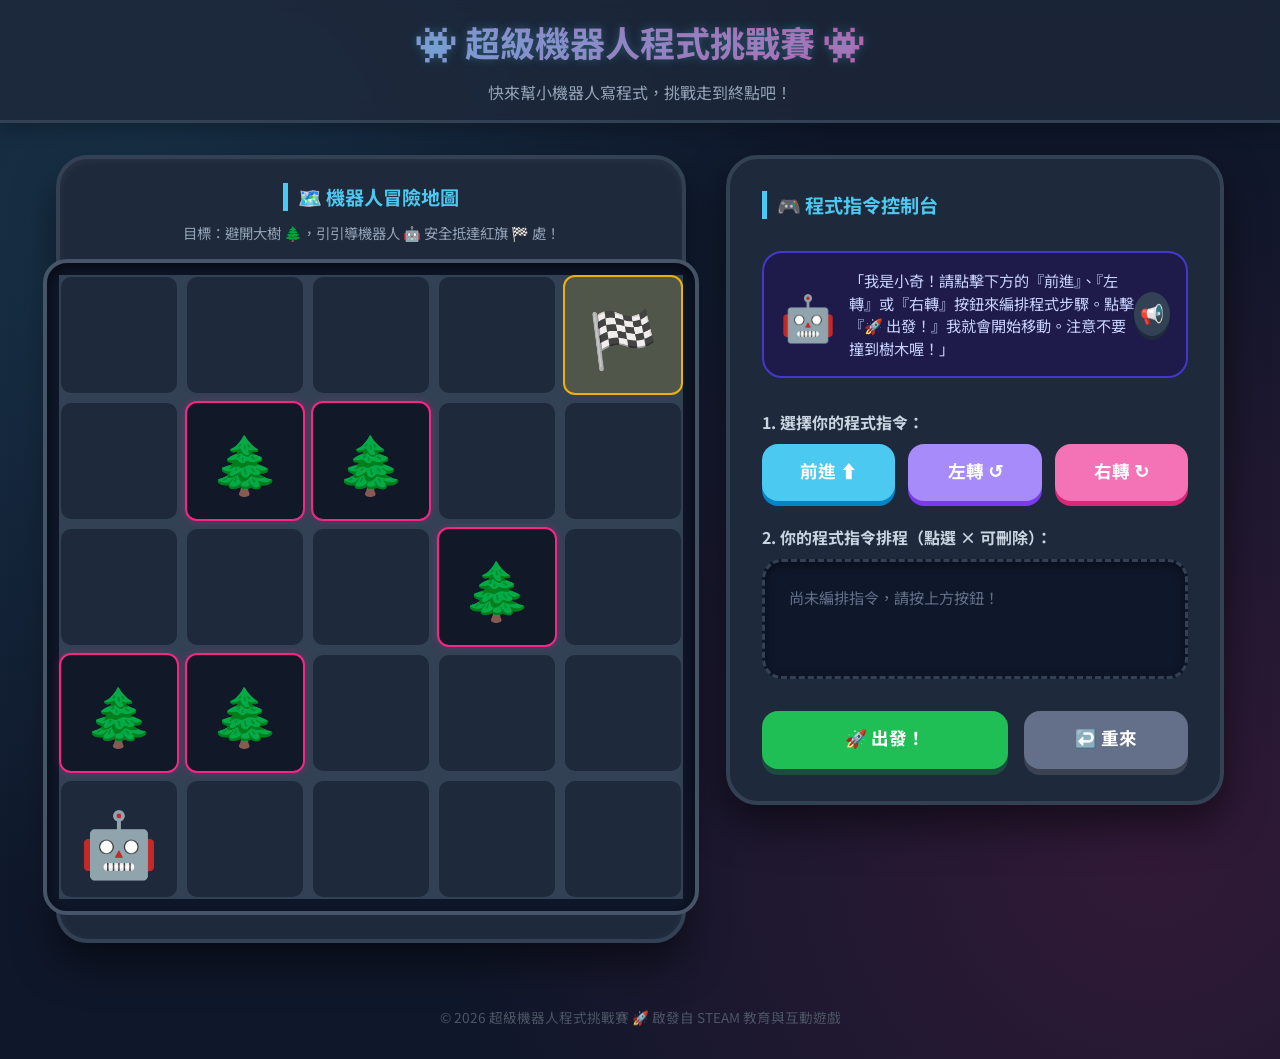
==== 程式語言基礎/index.html @ c1968a1d "Extract standalone robot coding game, 2x grid size and epic sounds" ====
<!DOCTYPE html>
<html lang="zh-Hant">
<head>
  <meta charset="UTF-8">
  <meta name="viewport" content="width=device-width, initial-scale=1.0">
  <title>👾 超級機器人程式挑戰賽 👾</title>
  <link rel="preconnect" href="https://fonts.googleapis.com">
  <link rel="preconnect" href="https://fonts.gstatic.com" crossorigin>
  <link href="https://fonts.googleapis.com/css2?family=Baloo+2:wght@500;700;800&family=Noto+Sans+TC:wght@400;500;700;900&display=swap" rel="stylesheet">
  <link rel="stylesheet" href="style.css">
</head>
<body>

  <header>
    <h1>👾 超級機器人程式挑戰賽 👾</h1>
    <p>快來幫小機器人寫程式，挑戰走到終點吧！</p>
  </header>

  <div class="game-container">
    
    <!-- 左側：巨型 120px 地圖板塊 -->
    <div class="map-panel">
      <div class="section-title">🗺️ 機器人冒險地圖</div>
      <p style="margin: 0.2rem 0 1rem 0; color: #94a3b8; font-size: 0.9rem;">
        目標：避開大樹 🌲，引引導機器人 🤖 安全抵達紅旗 🏁 處！
      </p>
      
      <div class="game-map-wrapper">
        <div class="game-map" id="robot-grid">
          <!-- 這裡會動態載入 5x5 的 120px 宮格 -->
        </div>
      </div>
    </div>

    <!-- 右側：程式控制面板 -->
    <div class="control-panel">
      <div class="section-title">🎮 程式指令控制台</div>
      
      <!-- 小奇語音說明 -->
      <div class="mascot-bubble">
        <span class="mascot-icon">🤖</span>
        <div class="mascot-text" id="rules-text">
          「我是小奇！請點擊下方的『前進』、『左轉』或『右轉』按鈕來編排程式步驟。點擊『🚀 出發！』我就會開始移動。注意不要撞到樹木喔！」
        </div>
        <button class="speech-btn" style="margin-left: auto;" onclick="SpeechReader.speak(document.getElementById('rules-text').innerText, this)">📢</button>
      </div>

      <div>
        <strong style="display: block; margin-bottom: 0.6rem; color: #cbd5e1;">1. 選擇你的程式指令：</strong>
        <div class="command-buttons">
          <button class="btn btn-command-forward" onclick="RobotGame.addCommand('forward')">前進 ⬆️</button>
          <button class="btn btn-command-left" onclick="RobotGame.addCommand('left')">左轉 ↺</button>
          <button class="btn btn-command-right" onclick="RobotGame.addCommand('right')">右轉 ↻</button>
        </div>
      </div>

      <div>
        <strong style="display: block; margin-bottom: 0.6rem; color: #cbd5e1;">2. 你的程式指令排程（點選 × 可刪除）：</strong>
        <div class="command-list" id="robot-cmd-list">
          <!-- 指令將動態載入至此 -->
        </div>
      </div>

      <div class="game-actions">
        <button class="btn btn-run" onclick="RobotGame.runProgram()">🚀 出發！</button>
        <button class="btn btn-reset" onclick="RobotGame.resetGame()">↩️ 重來</button>
      </div>
    </div>

  </div>

  <footer>
    © 2026 超級機器人程式挑戰賽 🚀 啟發自 STEAM 教育與互動遊戲
  </footer>

  <script src="app.js"></script>
</body>
</html>
---- 程式語言基礎/style.css ----
/* 👾 超級機器人程式挑戰賽 - 專用樣式表 👾 */
:root {
  --primary: #4cc9f0;
  --secondary: #7209b7;
  --accent-pink: #f72585;
  --accent-orange: #f8961e;
  --accent-green: #20bf55;
  --bg-dark: #0f172a;
  --panel-bg: #1e293b;
  --text-light: #f8fafc;
  --font-title: 'Baloo 2', 'Noto Sans TC', sans-serif;
  --font-body: 'Noto Sans TC', sans-serif;
}

* {
  box-sizing: border-box;
}

body {
  margin: 0;
  padding: 0;
  background-color: var(--bg-dark);
  background-image: 
    radial-gradient(circle at 10% 20%, rgba(76, 201, 240, 0.15) 0%, transparent 50%),
    radial-gradient(circle at 90% 80%, rgba(247, 37, 133, 0.15) 0%, transparent 50%);
  color: var(--text-light);
  font-family: var(--font-body);
  display: flex;
  flex-direction: column;
  min-height: 100vh;
  overflow-x: hidden;
}

/* 頂部導航 */
header {
  background: rgba(30, 41, 59, 0.8);
  backdrop-filter: blur(10px);
  border-bottom: 3px solid #334155;
  color: white;
  padding: 1rem 2rem;
  text-align: center;
  box-shadow: 0 4px 20px rgba(0, 0, 0, 0.3);
}

header h1 {
  font-family: var(--font-title);
  font-size: 2.2rem;
  margin: 0;
  background: linear-gradient(45deg, var(--primary), var(--accent-pink));
  -webkit-background-clip: text;
  -webkit-text-fill-color: transparent;
  text-shadow: 0 0 10px rgba(76, 201, 240, 0.3);
}

header p {
  font-size: 1rem;
  margin: 0.3rem 0 0 0;
  color: #94a3b8;
}

/* 遊戲主容器 */
.game-container {
  max-width: 1200px;
  margin: auto;
  padding: 2rem 1rem;
  display: grid;
  grid-template-columns: 630px 1fr;
  gap: 2.5rem;
  align-items: start;
}

@media (max-width: 1024px) {
  .game-container {
    grid-template-columns: 1fr;
    justify-items: center;
  }
}

/* 左側：地圖區域 */
.map-panel {
  background: var(--panel-bg);
  border-radius: 32px;
  padding: 1.5rem;
  border: 4px solid #334155;
  box-shadow: 0 20px 40px rgba(0, 0, 0, 0.5), inset 0 2px 10px rgba(255, 255, 255, 0.05);
  display: flex;
  flex-direction: column;
  align-items: center;
}

.game-map-wrapper {
  background: #0f172a;
  padding: 12px;
  border-radius: 24px;
  border: 4px solid #475569;
  box-shadow: inset 0 5px 15px rgba(0, 0, 0, 0.6);
}

/* 5x5 地圖，宮格放大兩倍：120px */
.game-map {
  display: grid;
  grid-template-columns: repeat(5, 120px);
  grid-template-rows: repeat(5, 120px);
  gap: 6px;
  background: #334155;
}

.map-cell {
  background: #1e293b;
  border-radius: 12px;
  display: flex;
  align-items: center;
  justify-content: center;
  font-size: 3.5rem; /* 物件尺寸同步放大 */
  position: relative;
  border: 2px solid #334155;
  transition: all 0.3s;
}

.map-cell.obstacle {
  background: #111827;
  border-color: #f72585;
  box-shadow: 0 0 10px rgba(247, 37, 133, 0.2);
}

.map-cell.target {
  background: rgba(250, 204, 21, 0.15);
  border-color: #eab308;
  animation: pulse-glow 1.5s infinite alternate;
}

@keyframes pulse-glow {
  0% { box-shadow: 0 0 5px rgba(234, 179, 8, 0.2); }
  100% { box-shadow: 0 0 20px rgba(234, 179, 8, 0.6); }
}

.robot-sprite {
  font-size: 4rem; /* 機器人放大 */
  transition: all 0.3s cubic-bezier(0.175, 0.885, 0.32, 1.275);
  z-index: 10;
  display: inline-block;
}

.robot-sprite.face-up { transform: rotate(0deg); }
.robot-sprite.face-right { transform: rotate(90deg); }
.robot-sprite.face-down { transform: rotate(180deg); }
.robot-sprite.face-left { transform: rotate(270deg); }

/* 右側：指令控制區域 */
.control-panel {
  background: var(--panel-bg);
  border-radius: 32px;
  padding: 2rem;
  border: 4px solid #334155;
  box-shadow: 0 20px 40px rgba(0, 0, 0, 0.5);
  display: flex;
  flex-direction: column;
  gap: 1.5rem;
  width: 100%;
}

.section-title {
  font-size: 1.2rem;
  font-weight: bold;
  color: var(--primary);
  margin-bottom: 0.5rem;
  border-left: 5px solid var(--primary);
  padding-left: 0.6rem;
}

/* 引導說明泡泡 */
.mascot-bubble {
  display: flex;
  align-items: center;
  background: #1e1b4b;
  border-radius: 20px;
  padding: 1rem;
  border: 2px solid #4338ca;
  margin-bottom: 0.5rem;
}

.mascot-icon {
  font-size: 2.8rem;
  margin-right: 0.8rem;
  animation: float 2s ease-in-out infinite;
}

@keyframes float {
  0%, 100% { transform: translateY(0); }
  50% { transform: translateY(-8px); }
}

.mascot-text {
  font-size: 0.95rem;
  color: #c7d2fe;
  line-height: 1.5;
}

/* 喇叭按鈕 */
.speech-btn {
  background: #334155;
  border: none;
  border-radius: 50%;
  width: 44px;
  height: 44px;
  font-size: 1.2rem;
  cursor: pointer;
  display: inline-flex;
  align-items: center;
  justify-content: center;
  transition: all 0.2s;
  box-shadow: 0 4px 0 #1e293b;
  color: #fff;
}

.speech-btn:hover {
  background: var(--primary);
  transform: translateY(-2px);
  box-shadow: 0 6px 0 #0284c7;
}

.speech-btn:active {
  transform: translateY(2px);
  box-shadow: 0 0px 0 #1e293b;
}

.speech-btn.playing {
  animation: pulse-audio 1s infinite alternate;
  background: var(--accent-pink);
  box-shadow: 0 4px 0 #be185d;
}

@keyframes pulse-audio {
  0% { transform: scale(1); }
  100% { transform: scale(1.1); }
}

/* 按鈕群組 */
.command-buttons {
  display: grid;
  grid-template-columns: repeat(3, 1fr);
  gap: 0.8rem;
}

.btn {
  border: none;
  border-radius: 16px;
  padding: 0.9rem 1.2rem;
  font-weight: bold;
  font-size: 1.1rem;
  cursor: pointer;
  transition: all 0.2s;
  font-family: var(--font-title);
  display: inline-flex;
  align-items: center;
  justify-content: center;
  gap: 0.4rem;
  color: white;
}

.btn-command-forward {
  background: var(--primary);
  box-shadow: 0 5px 0 #0284c7;
}
.btn-command-forward:hover { transform: translateY(-2px); box-shadow: 0 7px 0 #0284c7; }
.btn-command-forward:active { transform: translateY(2px); box-shadow: 0 0px 0 #0284c7; }

.btn-command-left {
  background: #a78bfa;
  box-shadow: 0 5px 0 #7c3aed;
}
.btn-command-left:hover { transform: translateY(-2px); box-shadow: 0 7px 0 #7c3aed; }
.btn-command-left:active { transform: translateY(2px); box-shadow: 0 0px 0 #7c3aed; }

.btn-command-right {
  background: #f472b6;
  box-shadow: 0 5px 0 #db2777;
}
.btn-command-right:hover { transform: translateY(-2px); box-shadow: 0 7px 0 #db2777; }
.btn-command-right:active { transform: translateY(2px); box-shadow: 0 0px 0 #db2777; }

/* 動作佇列排程區 */
.command-list {
  background: #0f172a;
  border: 3px dashed #334155;
  border-radius: 20px;
  padding: 1rem;
  min-height: 120px;
  max-height: 160px;
  overflow-y: auto;
  display: flex;
  flex-wrap: wrap;
  gap: 0.6rem;
  align-content: flex-start;
  box-shadow: inset 0 3px 10px rgba(0, 0, 0, 0.4);
}

.command-badge {
  background: linear-gradient(135deg, var(--secondary), #4f46e5);
  color: white;
  padding: 0.5rem 1rem;
  border-radius: 12px;
  font-size: 0.95rem;
  font-weight: bold;
  display: inline-flex;
  align-items: center;
  gap: 0.4rem;
  border: 2px solid #6366f1;
  box-shadow: 0 4px 6px rgba(0,0,0,0.2);
  animation: pop-in 0.2s cubic-bezier(0.175, 0.885, 0.32, 1.275);
}

@keyframes pop-in {
  from { transform: scale(0.7); opacity: 0; }
  to { transform: scale(1); opacity: 1; }
}

.command-badge button {
  background: none;
  border: none;
  color: #fda4af;
  cursor: pointer;
  font-weight: bold;
  padding: 0;
  font-size: 1.1rem;
}

.command-badge button:hover {
  color: var(--accent-pink);
}

/* 操作動作 */
.game-actions {
  display: grid;
  grid-template-columns: 1.5fr 1fr;
  gap: 1rem;
  margin-top: 0.5rem;
}

.btn-run {
  background: var(--accent-green);
  box-shadow: 0 6px 0 #1b4d3e;
}
.btn-run:hover { transform: translateY(-2px); box-shadow: 0 8px 0 #1b4d3e; }
.btn-run:active { transform: translateY(2px); box-shadow: 0 0px 0 #1b4d3e; }

.btn-reset {
  background: #647089;
  box-shadow: 0 6px 0 #3b4252;
}
.btn-reset:hover { transform: translateY(-2px); box-shadow: 0 8px 0 #3b4252; }
.btn-reset:active { transform: translateY(2px); box-shadow: 0 0px 0 #3b4252; }

footer {
  text-align: center;
  color: #4b5563;
  padding: 2rem 0;
  font-size: 0.85rem;
  margin-top: auto;
}
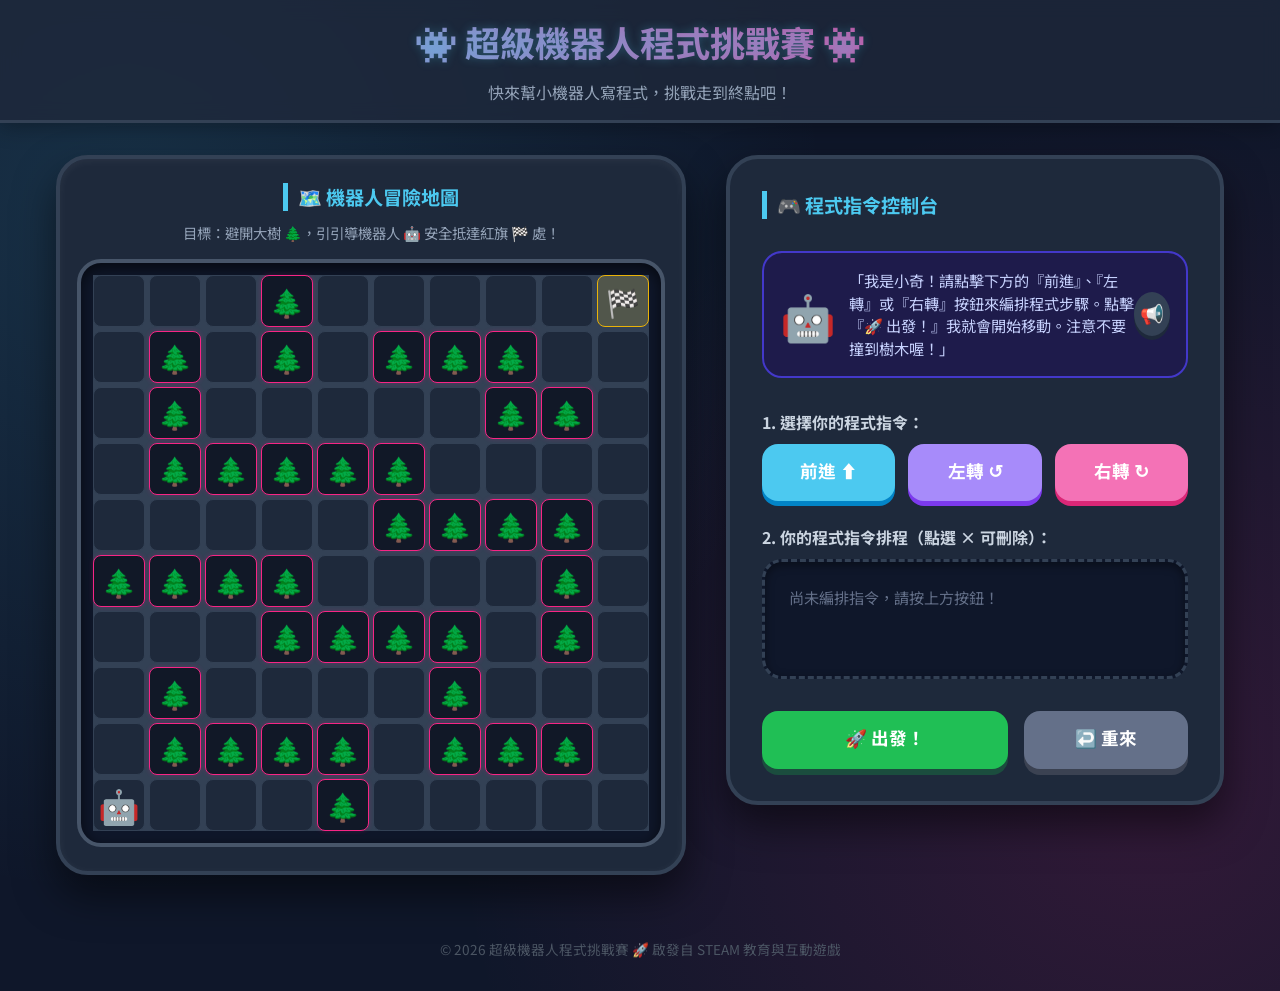
==== commit 854d53f8: "Update grid size to 10x10 and adapt styles and emojis" ====
--- a/程式語言基礎/index.html
+++ b/程式語言基礎/index.html
@@ -27,7 +27,7 @@
       
       <div class="game-map-wrapper">
         <div class="game-map" id="robot-grid">
-          <!-- 這裡會動態載入 5x5 的 120px 宮格 -->
+          <!-- 這裡會動態載入 10x10 的 52px 宮格 -->
         </div>
       </div>
     </div>
--- a/程式語言基礎/style.css
+++ b/程式語言基礎/style.css
@@ -96,31 +96,31 @@
   box-shadow: inset 0 5px 15px rgba(0, 0, 0, 0.6);
 }
 
-/* 5x5 地圖，宮格放大兩倍：120px */
+/* 10x10 地圖，格數多2倍：52px */
 .game-map {
   display: grid;
-  grid-template-columns: repeat(5, 120px);
-  grid-template-rows: repeat(5, 120px);
-  gap: 6px;
+  grid-template-columns: repeat(10, 52px);
+  grid-template-rows: repeat(10, 52px);
+  gap: 4px;
   background: #334155;
 }
 
 .map-cell {
   background: #1e293b;
-  border-radius: 12px;
+  border-radius: 8px;
   display: flex;
   align-items: center;
   justify-content: center;
-  font-size: 3.5rem; /* 物件尺寸同步放大 */
+  font-size: 1.7rem; /* 物件尺寸適配 */
   position: relative;
-  border: 2px solid #334155;
+  border: 1px solid #334155;
   transition: all 0.3s;
 }
 
 .map-cell.obstacle {
   background: #111827;
   border-color: #f72585;
-  box-shadow: 0 0 10px rgba(247, 37, 133, 0.2);
+  box-shadow: 0 0 5px rgba(247, 37, 133, 0.2);
 }
 
 .map-cell.target {
@@ -130,12 +130,12 @@
 }
 
 @keyframes pulse-glow {
-  0% { box-shadow: 0 0 5px rgba(234, 179, 8, 0.2); }
-  100% { box-shadow: 0 0 20px rgba(234, 179, 8, 0.6); }
+  0% { box-shadow: 0 0 3px rgba(234, 179, 8, 0.2); }
+  100% { box-shadow: 0 0 12px rgba(234, 179, 8, 0.6); }
 }
 
 .robot-sprite {
-  font-size: 4rem; /* 機器人放大 */
+  font-size: 2.1rem; /* 機器人尺寸適配 */
   transition: all 0.3s cubic-bezier(0.175, 0.885, 0.32, 1.275);
   z-index: 10;
   display: inline-block;
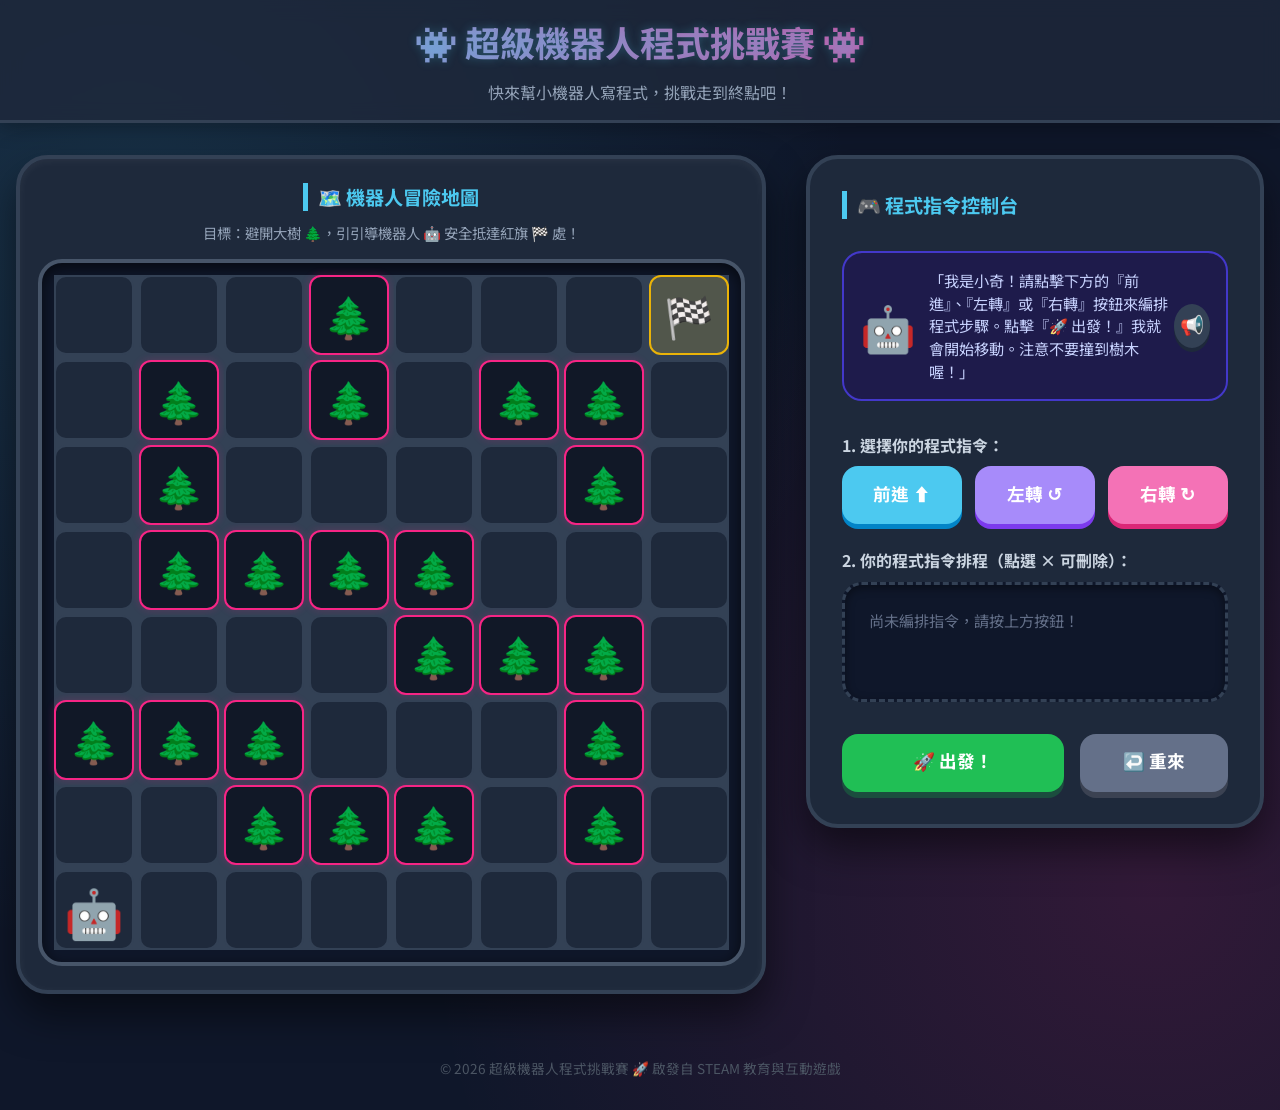
==== commit 0044ba2c: "Update grid to 8x8 with 80px cells optimized for 1080p screens" ====
--- a/程式語言基礎/index.html
+++ b/程式語言基礎/index.html
@@ -27,7 +27,7 @@
       
       <div class="game-map-wrapper">
         <div class="game-map" id="robot-grid">
-          <!-- 這裡會動態載入 10x10 的 52px 宮格 -->
+          <!-- 這裡會動態載入 8x8 的 80px 宮格 -->
         </div>
       </div>
     </div>
--- a/程式語言基礎/style.css
+++ b/程式語言基礎/style.css
@@ -60,11 +60,11 @@
 
 /* 遊戲主容器 */
 .game-container {
-  max-width: 1200px;
+  max-width: 1350px;
   margin: auto;
   padding: 2rem 1rem;
   display: grid;
-  grid-template-columns: 630px 1fr;
+  grid-template-columns: 750px 1fr;
   gap: 2.5rem;
   align-items: start;
 }
@@ -96,31 +96,31 @@
   box-shadow: inset 0 5px 15px rgba(0, 0, 0, 0.6);
 }
 
-/* 10x10 地圖，格數多2倍：52px */
+/* 8x8 地圖，格數適配 1080p：80px */
 .game-map {
   display: grid;
-  grid-template-columns: repeat(10, 52px);
-  grid-template-rows: repeat(10, 52px);
-  gap: 4px;
+  grid-template-columns: repeat(8, 80px);
+  grid-template-rows: repeat(8, 80px);
+  gap: 5px;
   background: #334155;
 }
 
 .map-cell {
   background: #1e293b;
-  border-radius: 8px;
+  border-radius: 12px;
   display: flex;
   align-items: center;
   justify-content: center;
-  font-size: 1.7rem; /* 物件尺寸適配 */
+  font-size: 2.5rem; /* 物件尺寸適配 80px */
   position: relative;
-  border: 1px solid #334155;
+  border: 2px solid #334155;
   transition: all 0.3s;
 }
 
 .map-cell.obstacle {
   background: #111827;
   border-color: #f72585;
-  box-shadow: 0 0 5px rgba(247, 37, 133, 0.2);
+  box-shadow: 0 0 8px rgba(247, 37, 133, 0.2);
 }
 
 .map-cell.target {
@@ -130,12 +130,12 @@
 }
 
 @keyframes pulse-glow {
-  0% { box-shadow: 0 0 3px rgba(234, 179, 8, 0.2); }
-  100% { box-shadow: 0 0 12px rgba(234, 179, 8, 0.6); }
+  0% { box-shadow: 0 0 5px rgba(234, 179, 8, 0.2); }
+  100% { box-shadow: 0 0 16px rgba(234, 179, 8, 0.6); }
 }
 
 .robot-sprite {
-  font-size: 2.1rem; /* 機器人尺寸適配 */
+  font-size: 3rem; /* 機器人尺寸適配 80px */
   transition: all 0.3s cubic-bezier(0.175, 0.885, 0.32, 1.275);
   z-index: 10;
   display: inline-block;
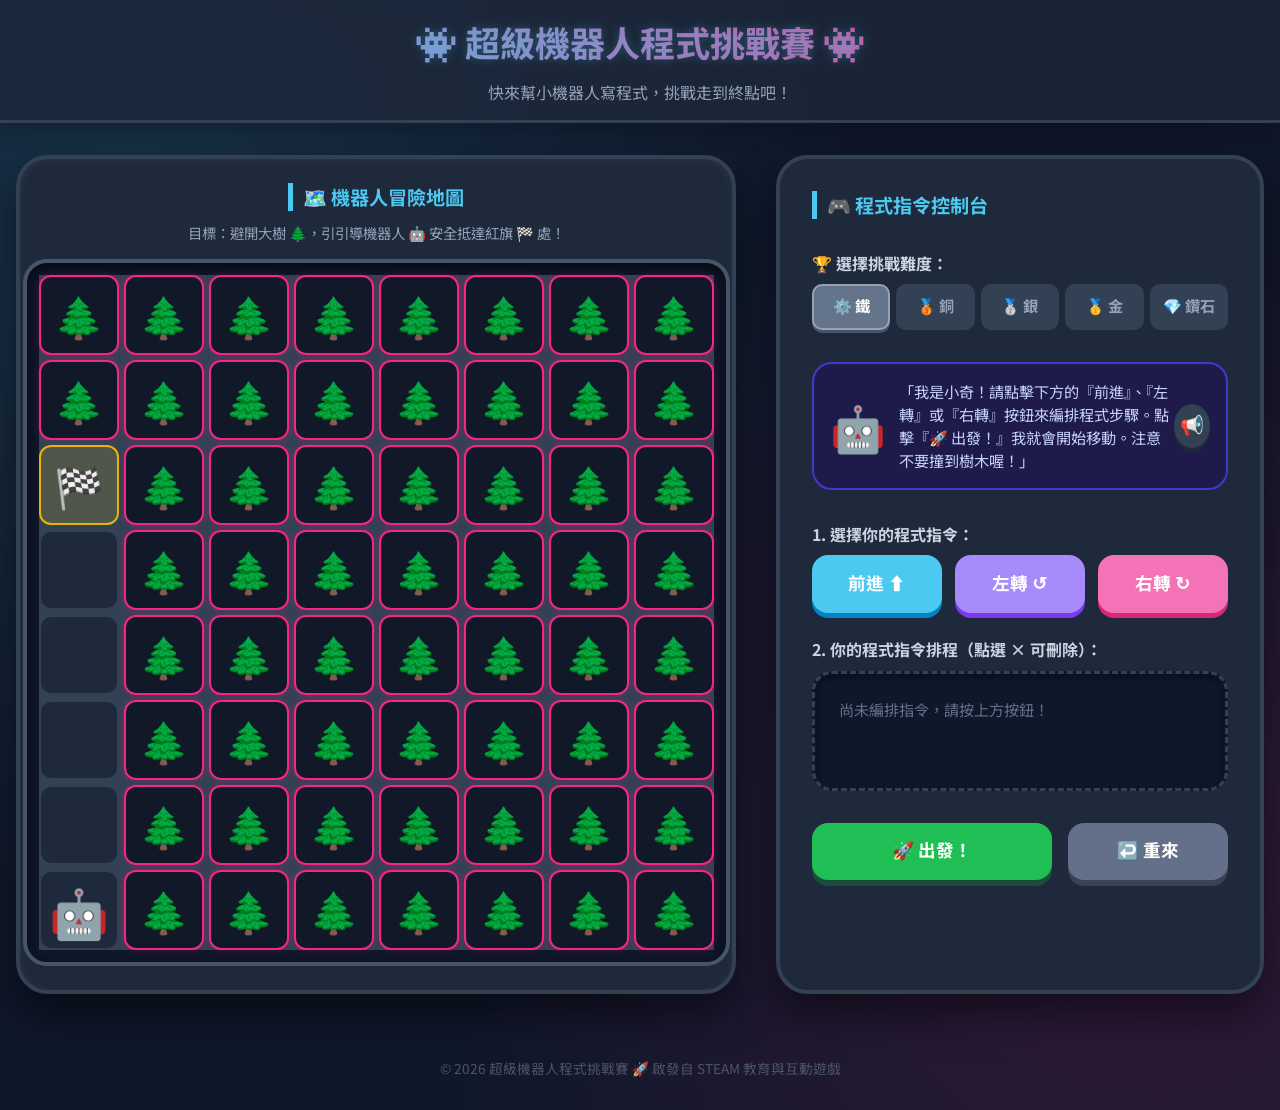
==== commit 0ea994b0: "Add 5 difficulty levels iron, bronze, silver, gold, diamond with selector UI" ====
--- a/程式語言基礎/index.html
+++ b/程式語言基礎/index.html
@@ -35,6 +35,18 @@
     <!-- 右側：程式控制面板 -->
     <div class="control-panel">
       <div class="section-title">🎮 程式指令控制台</div>
+      
+      <!-- 難度選擇區 -->
+      <div>
+        <strong style="display: block; margin-bottom: 0.6rem; color: #cbd5e1;">🏆 選擇挑戰難度：</strong>
+        <div class="difficulty-buttons" style="display: grid; grid-template-columns: repeat(5, 1fr); gap: 0.4rem; margin-bottom: 0.5rem;">
+          <button class="btn btn-diff active" id="diff-iron" onclick="RobotGame.selectLevel('iron')">⚙️ 鐵</button>
+          <button class="btn btn-diff" id="diff-bronze" onclick="RobotGame.selectLevel('bronze')">🥉 銅</button>
+          <button class="btn btn-diff" id="diff-silver" onclick="RobotGame.selectLevel('silver')">🥈 銀</button>
+          <button class="btn btn-diff" id="diff-gold" onclick="RobotGame.selectLevel('gold')">🥇 金</button>
+          <button class="btn btn-diff" id="diff-diamond" onclick="RobotGame.selectLevel('diamond')">💎 鑽石</button>
+        </div>
+      </div>
       
       <!-- 小奇語音說明 -->
       <div class="mascot-bubble">
--- a/程式語言基礎/style.css
+++ b/程式語言基礎/style.css
@@ -60,13 +60,13 @@
 
 /* 遊戲主容器 */
 .game-container {
-  max-width: 1350px;
+  max-width: 1550px;
   margin: auto;
   padding: 2rem 1rem;
   display: grid;
-  grid-template-columns: 750px 1fr;
+  grid-template-columns: 720px 1fr;
   gap: 2.5rem;
-  align-items: start;
+  align-items: stretch;
 }
 
 @media (max-width: 1024px) {
@@ -279,14 +279,36 @@
 .btn-command-right:hover { transform: translateY(-2px); box-shadow: 0 7px 0 #db2777; }
 .btn-command-right:active { transform: translateY(2px); box-shadow: 0 0px 0 #db2777; }
 
-/* 動作佇列排程區 */
+/* 難度選擇按鈕 */
+.btn-diff {
+  background: #334155;
+  color: #94a3b8;
+  font-size: 0.95rem;
+  padding: 0.5rem 0.2rem;
+  border-radius: 10px;
+  box-shadow: 0 3px 0 #1e293b;
+  border: 2px solid transparent;
+}
+
+.btn-diff:hover:not(.active) {
+  background: #475569;
+  color: white;
+}
+
+.btn-diff.active#diff-iron { background: #64748b; color: white; border-color: #94a3b8; box-shadow: 0 3px 0 #475569; }
+.btn-diff.active#diff-bronze { background: #d97706; color: white; border-color: #f59e0b; box-shadow: 0 3px 0 #92400e; }
+.btn-diff.active#diff-silver { background: #94a3b8; color: white; border-color: #cbd5e1; box-shadow: 0 3px 0 #64748b; }
+.btn-diff.active#diff-gold { background: #eab308; color: white; border-color: #fef08a; box-shadow: 0 3px 0 #a16207; }
+.btn-diff.active#diff-diamond { background: var(--primary); color: white; border-color: #93c5fd; box-shadow: 0 3px 0 #0284c7; }
+
 .command-list {
   background: #0f172a;
   border: 3px dashed #334155;
   border-radius: 20px;
   padding: 1rem;
   min-height: 120px;
-  max-height: 160px;
+  max-height: 320px;
+  flex-grow: 1;
   overflow-y: auto;
   display: flex;
   flex-wrap: wrap;
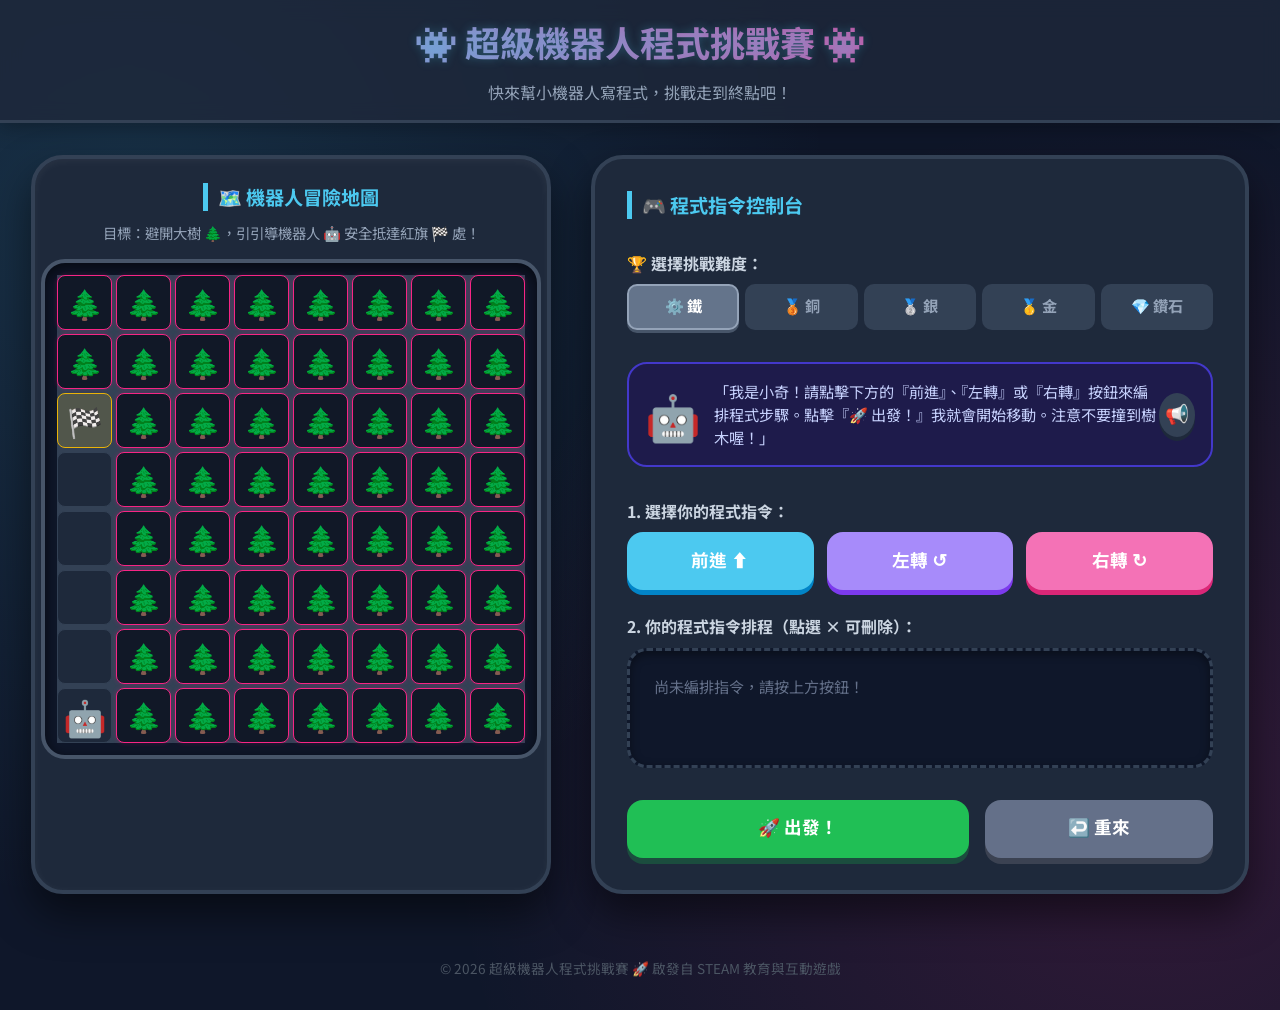
==== commit a4b996ff: "Shrink grid cells to 55px and optimize layout size for smaller viewports" ====
--- a/程式語言基礎/index.html
+++ b/程式語言基礎/index.html
@@ -27,7 +27,7 @@
       
       <div class="game-map-wrapper">
         <div class="game-map" id="robot-grid">
-          <!-- 這裡會動態載入 8x8 的 80px 宮格 -->
+          <!-- 這裡會動態載入 8x8 的 55px 宮格 -->
         </div>
       </div>
     </div>
--- a/程式語言基礎/style.css
+++ b/程式語言基礎/style.css
@@ -60,11 +60,11 @@
 
 /* 遊戲主容器 */
 .game-container {
-  max-width: 1550px;
+  max-width: 1250px;
   margin: auto;
   padding: 2rem 1rem;
   display: grid;
-  grid-template-columns: 720px 1fr;
+  grid-template-columns: 520px 1fr;
   gap: 2.5rem;
   align-items: stretch;
 }
@@ -96,31 +96,31 @@
   box-shadow: inset 0 5px 15px rgba(0, 0, 0, 0.6);
 }
 
-/* 8x8 地圖，格數適配 1080p：80px */
+/* 8x8 地圖，格數適應小螢幕：55px */
 .game-map {
   display: grid;
-  grid-template-columns: repeat(8, 80px);
-  grid-template-rows: repeat(8, 80px);
-  gap: 5px;
+  grid-template-columns: repeat(8, 55px);
+  grid-template-rows: repeat(8, 55px);
+  gap: 4px;
   background: #334155;
 }
 
 .map-cell {
   background: #1e293b;
-  border-radius: 12px;
+  border-radius: 8px;
   display: flex;
   align-items: center;
   justify-content: center;
-  font-size: 2.5rem; /* 物件尺寸適配 80px */
+  font-size: 1.8rem; /* 物件尺寸適配 55px */
   position: relative;
-  border: 2px solid #334155;
+  border: 1px solid #334155;
   transition: all 0.3s;
 }
 
 .map-cell.obstacle {
   background: #111827;
   border-color: #f72585;
-  box-shadow: 0 0 8px rgba(247, 37, 133, 0.2);
+  box-shadow: 0 0 5px rgba(247, 37, 133, 0.2);
 }
 
 .map-cell.target {
@@ -130,12 +130,12 @@
 }
 
 @keyframes pulse-glow {
-  0% { box-shadow: 0 0 5px rgba(234, 179, 8, 0.2); }
-  100% { box-shadow: 0 0 16px rgba(234, 179, 8, 0.6); }
+  0% { box-shadow: 0 0 3px rgba(234, 179, 8, 0.2); }
+  100% { box-shadow: 0 0 12px rgba(234, 179, 8, 0.6); }
 }
 
 .robot-sprite {
-  font-size: 3rem; /* 機器人尺寸適配 80px */
+  font-size: 2.2rem; /* 機器人尺寸適配 55px */
   transition: all 0.3s cubic-bezier(0.175, 0.885, 0.32, 1.275);
   z-index: 10;
   display: inline-block;
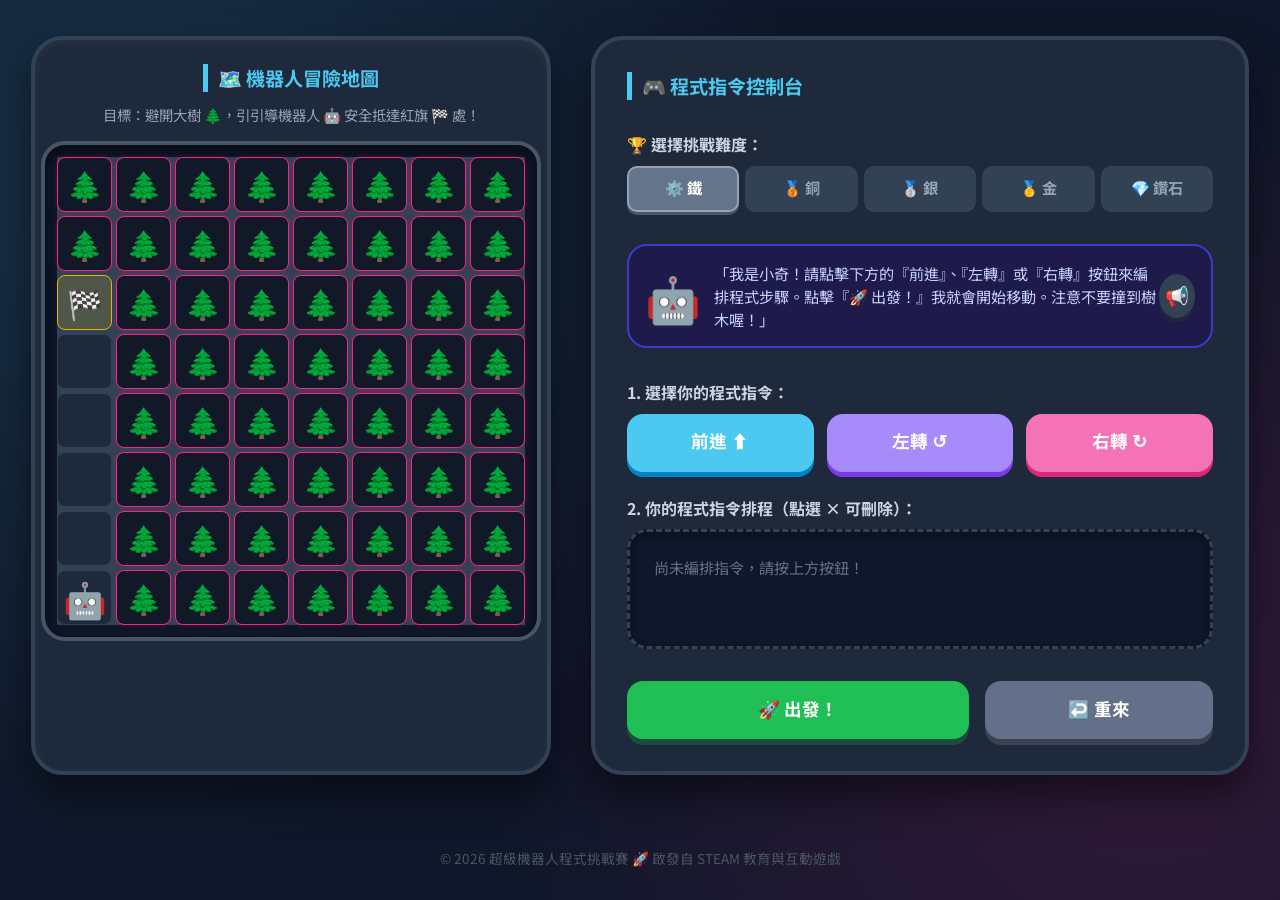
==== commit 1b9cc06b: "Remove header block from index.html to save vertical space" ====
--- a/程式語言基礎/index.html
+++ b/程式語言基礎/index.html
@@ -10,11 +10,6 @@
   <link rel="stylesheet" href="style.css">
 </head>
 <body>
-
-  <header>
-    <h1>👾 超級機器人程式挑戰賽 👾</h1>
-    <p>快來幫小機器人寫程式，挑戰走到終點吧！</p>
-  </header>
 
   <div class="game-container">
     
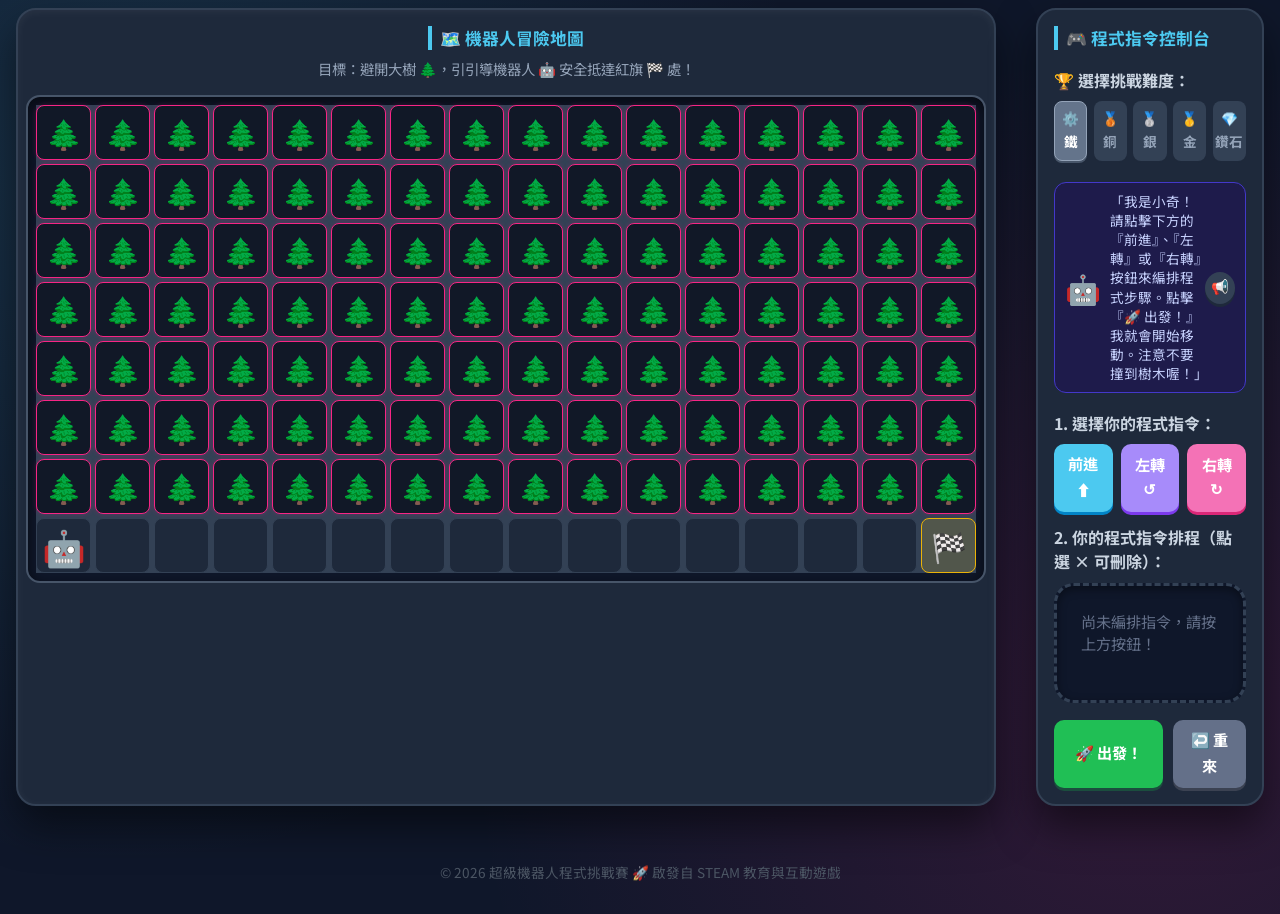
==== commit bd2a701f: "Expand game matrix to 8x16 wide and adapt level maps and styles" ====
--- a/程式語言基礎/index.html
+++ b/程式語言基礎/index.html
@@ -22,7 +22,7 @@
       
       <div class="game-map-wrapper">
         <div class="game-map" id="robot-grid">
-          <!-- 這裡會動態載入 8x8 的 55px 宮格 -->
+          <!-- 這裡會動態載入 8x16 的 55px 宮格 -->
         </div>
       </div>
     </div>
--- a/程式語言基礎/style.css
+++ b/程式語言基礎/style.css
@@ -60,11 +60,11 @@
 
 /* 遊戲主容器 */
 .game-container {
-  max-width: 1250px;
-  margin: auto;
-  padding: 2rem 1rem;
+  max-width: 1550px;
+  margin: 0 auto;
+  padding: 0.5rem 1rem 1.5rem 1rem;
   display: grid;
-  grid-template-columns: 520px 1fr;
+  grid-template-columns: 980px 1fr;
   gap: 2.5rem;
   align-items: stretch;
 }
@@ -79,9 +79,9 @@
 /* 左側：地圖區域 */
 .map-panel {
   background: var(--panel-bg);
-  border-radius: 32px;
-  padding: 1.5rem;
-  border: 4px solid #334155;
+  border-radius: 20px;
+  padding: 1rem;
+  border: 2px solid #334155;
   box-shadow: 0 20px 40px rgba(0, 0, 0, 0.5), inset 0 2px 10px rgba(255, 255, 255, 0.05);
   display: flex;
   flex-direction: column;
@@ -90,16 +90,16 @@
 
 .game-map-wrapper {
   background: #0f172a;
-  padding: 12px;
-  border-radius: 24px;
-  border: 4px solid #475569;
+  padding: 8px;
+  border-radius: 14px;
+  border: 2px solid #475569;
   box-shadow: inset 0 5px 15px rgba(0, 0, 0, 0.6);
 }
 
-/* 8x8 地圖，格數適應小螢幕：55px */
+/* 8x16 地圖，格數適應小螢幕：55px */
 .game-map {
   display: grid;
-  grid-template-columns: repeat(8, 55px);
+  grid-template-columns: repeat(16, 55px);
   grid-template-rows: repeat(8, 55px);
   gap: 4px;
   background: #334155;
@@ -149,23 +149,23 @@
 /* 右側：指令控制區域 */
 .control-panel {
   background: var(--panel-bg);
-  border-radius: 32px;
-  padding: 2rem;
-  border: 4px solid #334155;
+  border-radius: 20px;
+  padding: 1rem;
+  border: 2px solid #334155;
   box-shadow: 0 20px 40px rgba(0, 0, 0, 0.5);
   display: flex;
   flex-direction: column;
-  gap: 1.5rem;
+  gap: 0.8rem;
   width: 100%;
 }
 
 .section-title {
-  font-size: 1.2rem;
+  font-size: 1.05rem;
   font-weight: bold;
   color: var(--primary);
-  margin-bottom: 0.5rem;
-  border-left: 5px solid var(--primary);
-  padding-left: 0.6rem;
+  margin-bottom: 0.3rem;
+  border-left: 4px solid var(--primary);
+  padding-left: 0.5rem;
 }
 
 /* 引導說明泡泡 */
@@ -173,27 +173,27 @@
   display: flex;
   align-items: center;
   background: #1e1b4b;
-  border-radius: 20px;
-  padding: 1rem;
-  border: 2px solid #4338ca;
-  margin-bottom: 0.5rem;
+  border-radius: 12px;
+  padding: 0.6rem;
+  border: 1px solid #4338ca;
+  margin-bottom: 0.3rem;
 }
 
 .mascot-icon {
-  font-size: 2.8rem;
-  margin-right: 0.8rem;
+  font-size: 1.8rem;
+  margin-right: 0.6rem;
   animation: float 2s ease-in-out infinite;
 }
 
 @keyframes float {
   0%, 100% { transform: translateY(0); }
-  50% { transform: translateY(-8px); }
+  50% { transform: translateY(-4px); }
 }
 
 .mascot-text {
-  font-size: 0.95rem;
+  font-size: 0.85rem;
   color: #c7d2fe;
-  line-height: 1.5;
+  line-height: 1.4;
 }
 
 /* 喇叭按鈕 */
@@ -201,53 +201,53 @@
   background: #334155;
   border: none;
   border-radius: 50%;
-  width: 44px;
-  height: 44px;
-  font-size: 1.2rem;
+  width: 32px;
+  height: 32px;
+  font-size: 0.9rem;
   cursor: pointer;
   display: inline-flex;
   align-items: center;
   justify-content: center;
   transition: all 0.2s;
-  box-shadow: 0 4px 0 #1e293b;
+  box-shadow: 0 3px 0 #1e293b;
   color: #fff;
 }
 
 .speech-btn:hover {
   background: var(--primary);
-  transform: translateY(-2px);
-  box-shadow: 0 6px 0 #0284c7;
+  transform: translateY(-1px);
+  box-shadow: 0 4px 0 #0284c7;
 }
 
 .speech-btn:active {
-  transform: translateY(2px);
+  transform: translateY(1px);
   box-shadow: 0 0px 0 #1e293b;
 }
 
 .speech-btn.playing {
   animation: pulse-audio 1s infinite alternate;
   background: var(--accent-pink);
-  box-shadow: 0 4px 0 #be185d;
+  box-shadow: 0 3px 0 #be185d;
 }
 
 @keyframes pulse-audio {
   0% { transform: scale(1); }
-  100% { transform: scale(1.1); }
+  100% { transform: scale(1.05); }
 }
 
 /* 按鈕群組 */
 .command-buttons {
   display: grid;
   grid-template-columns: repeat(3, 1fr);
-  gap: 0.8rem;
+  gap: 0.5rem;
 }
 
 .btn {
   border: none;
-  border-radius: 16px;
-  padding: 0.9rem 1.2rem;
+  border-radius: 10px;
+  padding: 0.5rem 0.8rem;
   font-weight: bold;
-  font-size: 1.1rem;
+  font-size: 0.95rem;
   cursor: pointer;
   transition: all 0.2s;
   font-family: var(--font-title);
@@ -260,34 +260,34 @@
 
 .btn-command-forward {
   background: var(--primary);
-  box-shadow: 0 5px 0 #0284c7;
-}
-.btn-command-forward:hover { transform: translateY(-2px); box-shadow: 0 7px 0 #0284c7; }
-.btn-command-forward:active { transform: translateY(2px); box-shadow: 0 0px 0 #0284c7; }
+  box-shadow: 0 3px 0 #0284c7;
+}
+.btn-command-forward:hover { transform: translateY(-1px); box-shadow: 0 4px 0 #0284c7; }
+.btn-command-forward:active { transform: translateY(1px); box-shadow: 0 0px 0 #0284c7; }
 
 .btn-command-left {
   background: #a78bfa;
-  box-shadow: 0 5px 0 #7c3aed;
-}
-.btn-command-left:hover { transform: translateY(-2px); box-shadow: 0 7px 0 #7c3aed; }
-.btn-command-left:active { transform: translateY(2px); box-shadow: 0 0px 0 #7c3aed; }
+  box-shadow: 0 3px 0 #7c3aed;
+}
+.btn-command-left:hover { transform: translateY(-1px); box-shadow: 0 4px 0 #7c3aed; }
+.btn-command-left:active { transform: translateY(1px); box-shadow: 0 0px 0 #7c3aed; }
 
 .btn-command-right {
   background: #f472b6;
-  box-shadow: 0 5px 0 #db2777;
-}
-.btn-command-right:hover { transform: translateY(-2px); box-shadow: 0 7px 0 #db2777; }
-.btn-command-right:active { transform: translateY(2px); box-shadow: 0 0px 0 #db2777; }
+  box-shadow: 0 3px 0 #db2777;
+}
+.btn-command-right:hover { transform: translateY(-1px); box-shadow: 0 4px 0 #db2777; }
+.btn-command-right:active { transform: translateY(1px); box-shadow: 0 0px 0 #db2777; }
 
 /* 難度選擇按鈕 */
 .btn-diff {
   background: #334155;
   color: #94a3b8;
-  font-size: 0.95rem;
-  padding: 0.5rem 0.2rem;
-  border-radius: 10px;
-  box-shadow: 0 3px 0 #1e293b;
-  border: 2px solid transparent;
+  font-size: 0.85rem;
+  padding: 0.4rem 0.1rem;
+  border-radius: 8px;
+  box-shadow: 0 2px 0 #1e293b;
+  border: 1px solid transparent;
 }
 
 .btn-diff:hover:not(.active) {
@@ -295,11 +295,11 @@
   color: white;
 }
 
-.btn-diff.active#diff-iron { background: #64748b; color: white; border-color: #94a3b8; box-shadow: 0 3px 0 #475569; }
-.btn-diff.active#diff-bronze { background: #d97706; color: white; border-color: #f59e0b; box-shadow: 0 3px 0 #92400e; }
-.btn-diff.active#diff-silver { background: #94a3b8; color: white; border-color: #cbd5e1; box-shadow: 0 3px 0 #64748b; }
-.btn-diff.active#diff-gold { background: #eab308; color: white; border-color: #fef08a; box-shadow: 0 3px 0 #a16207; }
-.btn-diff.active#diff-diamond { background: var(--primary); color: white; border-color: #93c5fd; box-shadow: 0 3px 0 #0284c7; }
+.btn-diff.active#diff-iron { background: #64748b; color: white; border-color: #94a3b8; box-shadow: 0 2px 0 #475569; }
+.btn-diff.active#diff-bronze { background: #d97706; color: white; border-color: #f59e0b; box-shadow: 0 2px 0 #92400e; }
+.btn-diff.active#diff-silver { background: #94a3b8; color: white; border-color: #cbd5e1; box-shadow: 0 2px 0 #64748b; }
+.btn-diff.active#diff-gold { background: #eab308; color: white; border-color: #fef08a; box-shadow: 0 2px 0 #a16207; }
+.btn-diff.active#diff-diamond { background: var(--primary); color: white; border-color: #93c5fd; box-shadow: 0 2px 0 #0284c7; }
 
 .command-list {
   background: #0f172a;
@@ -320,15 +320,15 @@
 .command-badge {
   background: linear-gradient(135deg, var(--secondary), #4f46e5);
   color: white;
-  padding: 0.5rem 1rem;
-  border-radius: 12px;
-  font-size: 0.95rem;
+  padding: 0.35rem 0.65rem;
+  border-radius: 8px;
+  font-size: 0.85rem;
   font-weight: bold;
   display: inline-flex;
   align-items: center;
-  gap: 0.4rem;
-  border: 2px solid #6366f1;
-  box-shadow: 0 4px 6px rgba(0,0,0,0.2);
+  gap: 0.3rem;
+  border: 1px solid #6366f1;
+  box-shadow: 0 3px 4px rgba(0,0,0,0.2);
   animation: pop-in 0.2s cubic-bezier(0.175, 0.885, 0.32, 1.275);
 }
 
@@ -355,23 +355,23 @@
 .game-actions {
   display: grid;
   grid-template-columns: 1.5fr 1fr;
-  gap: 1rem;
-  margin-top: 0.5rem;
+  gap: 0.6rem;
+  margin-top: 0.3rem;
 }
 
 .btn-run {
   background: var(--accent-green);
-  box-shadow: 0 6px 0 #1b4d3e;
-}
-.btn-run:hover { transform: translateY(-2px); box-shadow: 0 8px 0 #1b4d3e; }
-.btn-run:active { transform: translateY(2px); box-shadow: 0 0px 0 #1b4d3e; }
+  box-shadow: 0 3px 0 #1b4d3e;
+}
+.btn-run:hover { transform: translateY(-1px); box-shadow: 0 4px 0 #1b4d3e; }
+.btn-run:active { transform: translateY(1px); box-shadow: 0 0px 0 #1b4d3e; }
 
 .btn-reset {
   background: #647089;
-  box-shadow: 0 6px 0 #3b4252;
-}
-.btn-reset:hover { transform: translateY(-2px); box-shadow: 0 8px 0 #3b4252; }
-.btn-reset:active { transform: translateY(2px); box-shadow: 0 0px 0 #3b4252; }
+  box-shadow: 0 3px 0 #3b4252;
+}
+.btn-reset:hover { transform: translateY(-1px); box-shadow: 0 4px 0 #3b4252; }
+.btn-reset:active { transform: translateY(1px); box-shadow: 0 0px 0 #3b4252; }
 
 footer {
   text-align: center;
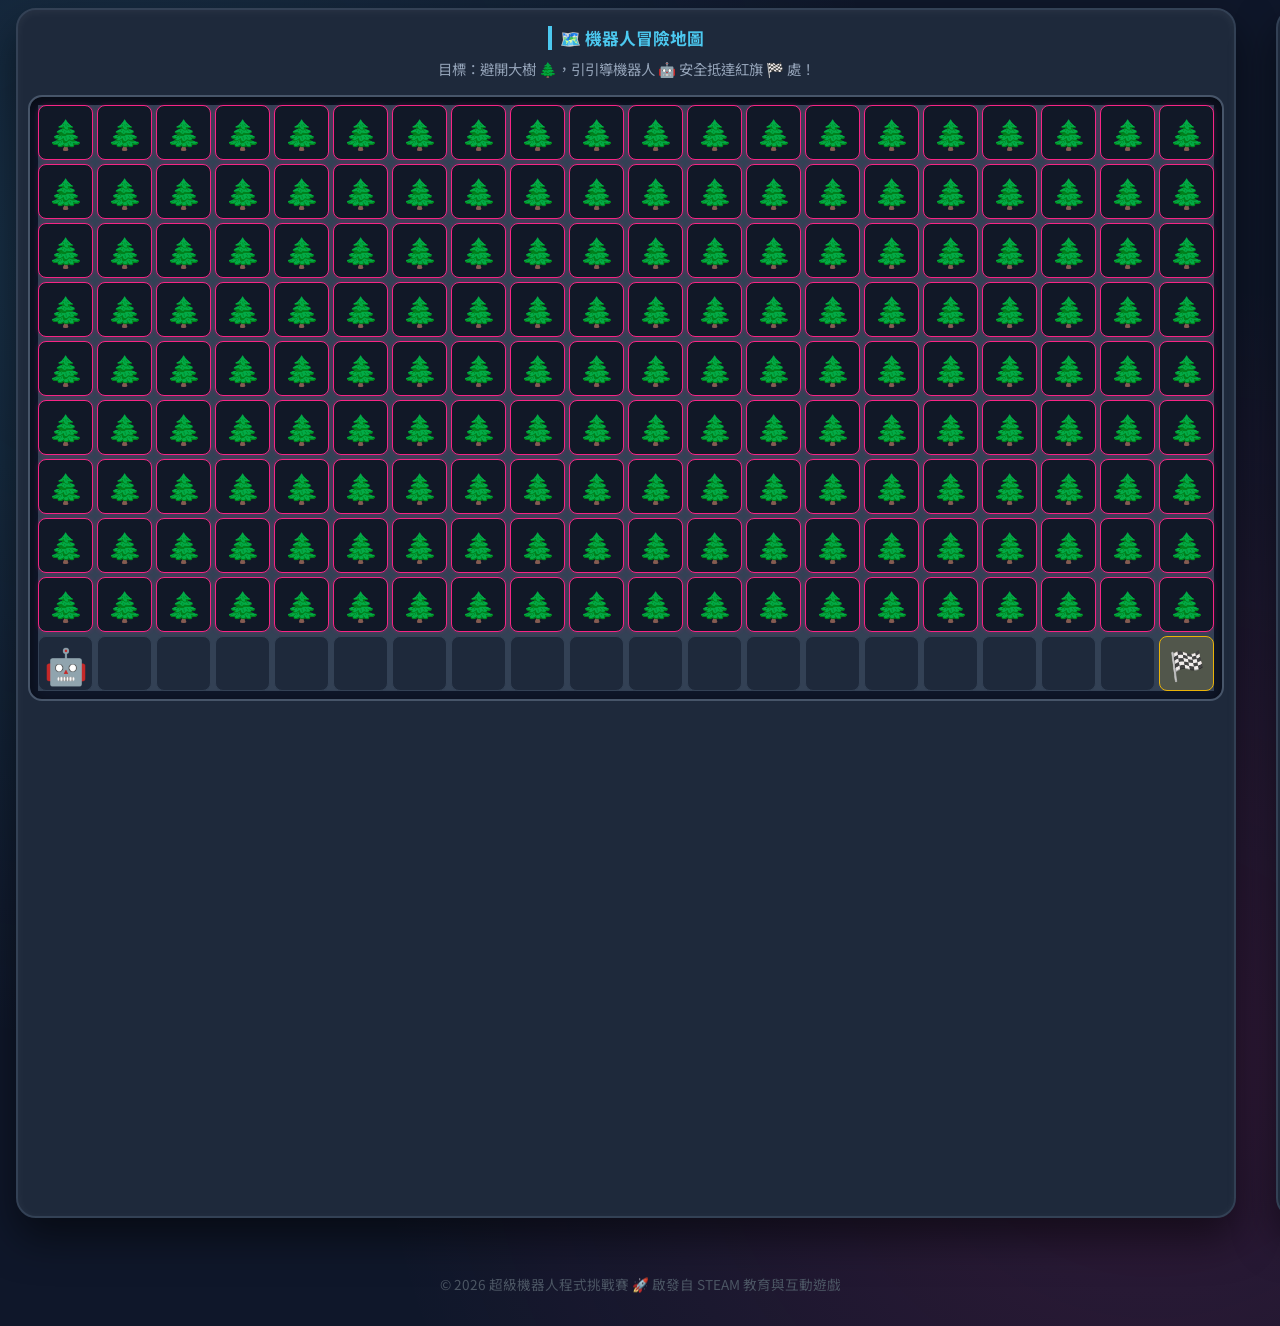
==== commit 8143d47e: "Expand game matrix to 10x20 layout and design maps" ====
--- a/程式語言基礎/index.html
+++ b/程式語言基礎/index.html
@@ -22,7 +22,7 @@
       
       <div class="game-map-wrapper">
         <div class="game-map" id="robot-grid">
-          <!-- 這裡會動態載入 8x16 的 55px 宮格 -->
+          <!-- 這裡會動態載入 10x20 的 55px 宮格 -->
         </div>
       </div>
     </div>
--- a/程式語言基礎/style.css
+++ b/程式語言基礎/style.css
@@ -60,11 +60,11 @@
 
 /* 遊戲主容器 */
 .game-container {
-  max-width: 1550px;
+  max-width: 1780px;
   margin: 0 auto;
   padding: 0.5rem 1rem 1.5rem 1rem;
   display: grid;
-  grid-template-columns: 980px 1fr;
+  grid-template-columns: 1220px 1fr;
   gap: 2.5rem;
   align-items: stretch;
 }
@@ -96,11 +96,11 @@
   box-shadow: inset 0 5px 15px rgba(0, 0, 0, 0.6);
 }
 
-/* 8x16 地圖，格數適應小螢幕：55px */
+/* 10x20 地圖，格數適應小螢幕：55px */
 .game-map {
   display: grid;
-  grid-template-columns: repeat(16, 55px);
-  grid-template-rows: repeat(8, 55px);
+  grid-template-columns: repeat(20, 55px);
+  grid-template-rows: repeat(10, 55px);
   gap: 4px;
   background: #334155;
 }
